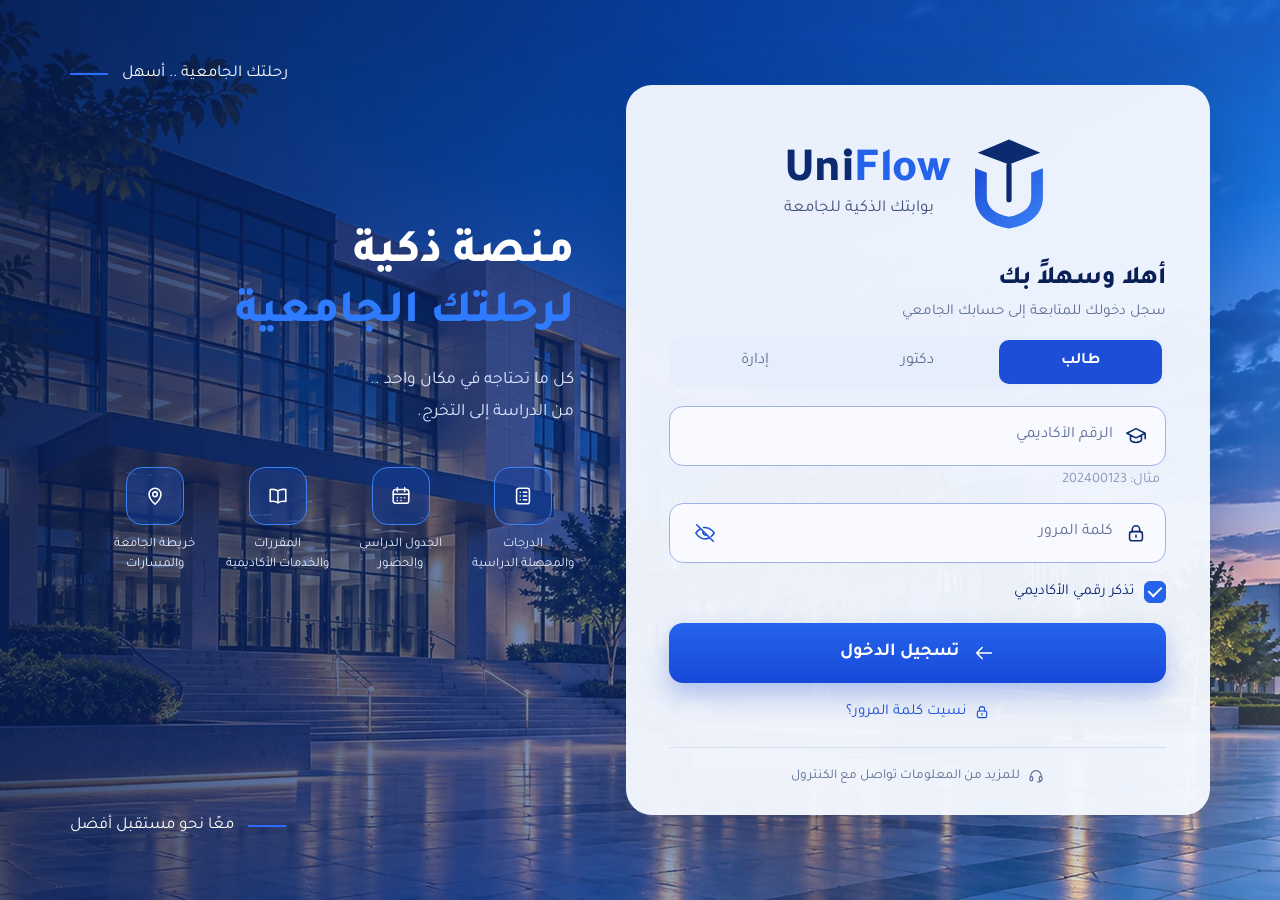
==== doctor.html @ bdfe2be0 "Add doctor profile images" ====
<!DOCTYPE html>
<html lang="ar" dir="rtl">
<head><meta charset="utf-8"><meta name="viewport" content="width=device-width, initial-scale=1, viewport-fit=cover">
<title>UniFlow | بوابة الدكتور</title>
<link rel="stylesheet" href="css/student.css"><link rel="stylesheet" href="css/doctor.css"></head>
<body>
<svg width="0" height="0" style="position:absolute"><defs>
<symbol id="home" viewBox="0 0 24 24"><path d="M3 11 12 3l9 8v10h-6v-6H9v6H3z"/></symbol>
<symbol id="cal" viewBox="0 0 24 24"><rect x="3" y="5" width="18" height="16" rx="2"/><path d="M3 10h18M8 3v4M16 3v4"/></symbol>
<symbol id="book" viewBox="0 0 24 24"><path d="M4 5a2 2 0 0 1 2-2h13v16H6a2 2 0 0 0-2 2zM4 19V5M9 7h6"/></symbol>
<symbol id="grade" viewBox="0 0 24 24"><path d="m12 3 2.700 5.500 6 .9-4.400 4.200 1 6L12 16.800 6.700 19.600l1-6L3.300 9.400l6-.9z"/></symbol>
<symbol id="check" viewBox="0 0 24 24"><rect x="4" y="4" width="16" height="16" rx="3"/><path d="m8.500 12 2.500 2.500 4.500-5"/></symbol>
<symbol id="users" viewBox="0 0 24 24"><circle cx="9" cy="8" r="3.500"/><path d="M2.500 20a6.500 6.500 0 0 1 13 0M16 4.500a3.500 3.500 0 0 1 0 7M18 14a6 6 0 0 1 3.500 6"/></symbol>
<symbol id="pin" viewBox="0 0 24 24"><path d="M12 21s-7-6.200-7-11.500a7 7 0 0 1 14 0C19 14.800 12 21 12 21z"/><circle cx="12" cy="9.500" r="2.500"/></symbol>
<symbol id="mega" viewBox="0 0 24 24"><path d="M3 10v4l11 5V5zM14 8a4 4 0 0 1 0 8M6 14l1 5h3"/></symbol>
<symbol id="bot" viewBox="0 0 24 24"><rect x="4" y="8" width="16" height="12" rx="3"/><path d="M12 8V4M9 13v1M15 13v1M2 14v2M22 14v2"/></symbol>
<symbol id="file" viewBox="0 0 24 24"><path d="M6 3h8l5 5v13H6zM14 3v5h5M9 13h6M9 17h6"/></symbol>
<symbol id="gear" viewBox="0 0 24 24"><circle cx="12" cy="12" r="3"/><path d="M12 2v3M12 19v3M2 12h3M19 12h3M5 5l2 2M17 17l2 2M19 5l-2 2M7 17l-2 2"/></symbol>
<symbol id="bell" viewBox="0 0 24 24"><path d="M6 17V11a6 6 0 0 1 12 0v6l2 2H4zM10 21h4"/></symbol>
<symbol id="search" viewBox="0 0 24 24"><circle cx="11" cy="11" r="7"/><path d="m20 20-4-4"/></symbol>
<symbol id="clock" viewBox="0 0 24 24"><circle cx="12" cy="12" r="9"/><path d="M12 7v5l3 2"/></symbol>
<symbol id="user" viewBox="0 0 24 24"><circle cx="12" cy="8" r="4"/><path d="M4 21a8 8 0 0 1 16 0"/></symbol>
<symbol id="arr" viewBox="0 0 24 24"><path d="M19 12H5M11 6l-6 6 6 6"/></symbol>
<symbol id="cap" viewBox="0 0 64 64"><path d="M32 10 4 24l28 14 28-14zM16 31v13c0 4 7 8 16 8s16-4 16-8V31M60 24v16"/></symbol>
<symbol id="wallet" viewBox="0 0 24 24"><rect x="3" y="6" width="18" height="14" rx="3"/><path d="M3 10h18M16 15h2"/></symbol>
<symbol id="plus" viewBox="0 0 24 24"><path d="M12 5v14M5 12h14"/></symbol></defs></svg>
<div class="app"><aside><div class="brand"><svg><use href="#cap"/></svg>UniFlow <small>دكتور</small></div>
<nav aria-label="القائمة الرئيسية"><a href="#/home" class="on"><svg><use href="#home"/></svg>الرئيسية</a><a href="#/courses"><svg><use href="#book"/></svg>مقرراتي</a><a href="#/schedule"><svg><use href="#cal"/></svg>الجدول</a><a href="#/lectures"><svg><use href="#file"/></svg>المحاضرات</a><a href="#/students"><svg><use href="#users"/></svg>الطلاب</a><a href="#/attendance"><svg><use href="#check"/></svg>الحضور</a><a href="#/tasks"><svg><use href="#clock"/></svg>الواجبات والاختبارات</a><a href="#/grades"><svg><use href="#grade"/></svg>الدرجات</a><a href="#/announcements"><svg><use href="#mega"/></svg>الإعلانات</a><a href="#/assistant"><svg><use href="#bot"/></svg>المساعد الذكي AI</a></nav>
<nav class="set"><a href="#" id="logout"><svg><use href="#arr"/></svg>تسجيل الخروج</a></nav></aside>
<main><header class="top"><div class="user"><div class="av" data-avatar></div><div class="user-info"><b data-user-name>—</b><small id="drRole">عضو هيئة التدريس · الأمن السيبراني</small></div></div>
<div class="tools"><button class="bell" id="langBtn" aria-label="اللغة">EN</button><button class="bell" aria-label="الإشعارات" data-go="announcements"><svg><use href="#bell"/></svg><b class="nbadge" id="nb" hidden></b></button><button class="bell" id="themeBtn" aria-label="الوضع الليلي">🌙</button></div></header>
<div id="view"></div></main></div>
<nav class="bn"><a class="on" href="#/home"><svg><use href="#home"/></svg>الرئيسية</a><a href="#/schedule"><svg><use href="#cal"/></svg>الجدول</a><a href="#/assistant"><svg><use href="#bot"/></svg>AI</a></nav>
<script src="js/student-data.js"></script><script src="js/student.js"></script><script src="js/doctor-roster.js"></script><script src="js/doctor.js"></script><script src="js/doctor-ai.js"></script>
</body></html>
---- css/student.css ----
@font-face{font-family:"Tajawal";src:url("../font/Tajawal-Regular.ttf");font-weight:400;font-display:swap}
@font-face{font-family:"Tajawal";src:url("../font/Tajawal-Medium.ttf");font-weight:500;font-display:swap}
@font-face{font-family:"Tajawal";src:url("../font/Tajawal-Bold.ttf");font-weight:700;font-display:swap}
@font-face{font-family:"Tajawal";src:url("../font/Tajawal-ExtraBold.ttf");font-weight:800;font-display:swap}
:root{--navy:#0a1f55;--royal:#2563eb;--ink:#0f2347;--muted:#566685;--line:#e3e9f4;--bg:#eef2f9;--card:#fff;--shadow:0 2px 10px rgba(15,35,71,.06)}
*,*::before,*::after{box-sizing:border-box}
html{scroll-padding-top:env(safe-area-inset-top,0px)}
body{margin:0;font-family:"Tajawal","Segoe UI",Tahoma,sans-serif;background:var(--bg);color:var(--ink);padding-top:env(safe-area-inset-top,0px)}
svg{width:20px;height:20px;fill:none;stroke:currentColor;stroke-width:1.8;stroke-linecap:round;stroke-linejoin:round;flex:none}
a:focus,button:focus{outline:none}
a:focus-visible,button:focus-visible,input:focus-visible{outline:2px solid #7fb0ff;outline-offset:2px}

.app{display:grid;grid-template-columns:240px 1fr;min-height:100vh}
aside{background:linear-gradient(180deg,#0a1f55,#0d2f78);color:#dbe6ff;padding:20px 14px;display:flex;flex-direction:column;position:sticky;top:0;height:100vh}
.brand{display:flex;align-items:center;gap:10px;font-size:24px;font-weight:800;color:#fff;padding:4px 8px 24px;direction:ltr;justify-content:flex-end}
.brand svg{width:28px;height:28px}
aside nav{display:flex;flex-direction:column;gap:4px}
aside nav a{display:flex;align-items:center;gap:12px;padding:11px 14px;border-radius:10px;color:#cfdcf7;text-decoration:none;font-size:15px;font-weight:500;transition:background .2s}
aside nav a:hover{background:rgba(255,255,255,.08)}
aside nav a.on{background:linear-gradient(90deg,#2563eb,#1d4ed8);color:#fff;font-weight:700;box-shadow:0 4px 12px rgba(37,99,235,.35)}
.set{margin-top:auto}
::selection{background:#2563eb;color:#fff}

main{padding:20px 28px 32px;min-width:0}
.top{display:flex;align-items:center;gap:16px;background:var(--card);border-radius:16px;padding:10px 18px;box-shadow:var(--shadow)}
.user{display:flex;align-items:center;gap:12px}
.user div:last-child{text-align:start;line-height:1.25}
.av{width:40px;height:40px;border-radius:50%;background:linear-gradient(135deg,#3b6fc9,#0d2f6d);display:grid;place-items:center;color:#fff;font-weight:700}
.user b{display:block;font-size:14.5px;line-height:1.2}
.user small{color:var(--ink);font-size:13px}
.tools{display:flex;align-items:center;gap:10px;margin-inline-start:auto;flex:0 1 440px;min-width:0}
.tools .search{flex:1;min-width:0}
.bell{border:0;background:var(--card);color:var(--ink);cursor:pointer;width:42px;height:42px;display:grid;place-items:center;border-radius:10px;flex:none}
.bell:hover{background-color: var(--line);}
.search{display:flex;align-items:center;gap:8px;background:var(--bg);border-radius:10px;padding:0 14px;height:42px;color:var(--muted)}
.search input{border:0;background:transparent;font:inherit;font-size:14px;flex:1;min-width:0;color:var(--ink)}

h1{font-size:26px;margin:24px 0 2px;font-weight:800}
.meta{color:var(--muted);font-size:14.5px;margin:0 0 18px}

.hero{border-radius:16px;overflow:hidden;min-height:110px;padding:22px 28px;display:flex;align-items:center;gap:16px;
background:linear-gradient(270deg,#e9f2ffe7 40%,rgba(233, 242, 255, 0.241) 78%),url("../images/campus-day.webp.webp") left center/cover,url("../images/campus.webp.webp")}

html[data-time="night"] .hero{background:linear-gradient(270deg,rgba(10,31,85,.94) 40%,rgba(10,31,85,.15) 78%),url("../images/campus.webp.webp") left center/cover,#0a1f55}
html[data-time="night"] .hero h2{color:#fff}
html[data-time="night"] .hero p{color:#cfdcf7}

.hi{width:48px;height:48px;border-radius:50%;background:var(--muted);color:#ffffff;display:grid;place-items:center}
.hero h2{margin:0;font-size:21px;font-weight:800;color: var(--ink);}
.hero p{margin:4px 0 0;color: var(--ink);font-size:14.5px}

.stats{display:grid;grid-template-columns:repeat(4,1fr);gap:14px;margin:16px 0}
.stat{background:var(--card);border-radius:16px;padding:16px;display:flex;flex-direction:column;gap:10px;box-shadow:var(--shadow);text-decoration:none;color:inherit;transition:transform .2s,box-shadow .2s}
.stat:hover{transform:translateY(-2px);box-shadow:0 8px 20px rgba(15,35,71,.1)}
.stat .row{display:flex;align-items:center;gap:12px;font-weight:700;font-size:16px}
.ico{width:44px;height:44px;border-radius:12px;display:grid;place-items:center;color:#fff}
.stat small{color:var(--muted);font-size:13px}
.go{display:flex;align-items:center;color:var(--muted);padding-top:8px;border-top:1px solid var(--line)}
.go svg{width:14px;height:14px}

.cols{display:grid;grid-template-columns:1.7fr 1fr;gap:14px}
.panel{background:var(--card);border-radius:16px;padding:16px 20px;box-shadow:var(--shadow)}
.ph{display:flex;justify-content:space-between;align-items:center;margin-bottom:6px}
.ph h3{margin:0;font-size:17px;font-weight:800}
.ph a{color:var(--royal);font-size:13px;font-weight:700;text-decoration:none}
.lec{display:grid;grid-template-columns:1fr auto;gap:4px 10px;padding:13px 0;border-top:1px solid var(--line);align-items:center}
.lec:first-of-type{border-top:0}
.lec b{font-size:15px;direction:ltr;text-align:right}
.lec .sub{grid-column:1;display:flex;gap:16px;flex-wrap:wrap;color:var(--muted);font-size:13px}
.sub span{display:inline-flex;align-items:center;gap:5px}
.sub svg{width:14px;height:14px}
.badge{font-size:12.5px;font-weight:700;padding:4px 14px;border-radius:8px;background:var(--royal);color:var(--card);grid-row:1/3;grid-column:2}
.badge.live{background:var(--royal);color:var(--card);}
.badge.f{background:var(--muted);color:var(--card);}
.note{display:flex;gap:12px;align-items:flex-start;padding:13px 0;border-top:1px solid var(--line)}
.note:first-of-type{border-top:0}
.ni{width:36px;height:36px;border-radius:10px;display:grid;place-items:center;flex:none}
.ni svg{width:18px;height:18px}
.note p{margin:0;font-size:14px;font-weight:700;line-height:1.5}
.note small{display:block;color:var(--muted);font-size:12.5px;font-weight:500}
.note time{margin-inline-start:auto;color:var(--muted);font-size:12.5px;padding-top:2px}
.bn{display:none;}

.student-img {
    width: 100%;
    height: 100%;
    border-radius: 50%;
    object-fit: cover;
    display: block;
}

.av{
    width: 50px;
    height: 50px;
    border-radius: 50%;
    overflow: hidden;
}

.user-info{display: flex; flex-direction: column;gap: 4px;}
.user-quote{font-size: 11px;color:var(--royal);font-weight: normal;}

@media (max-width:900px){
.app{grid-template-columns:1fr}aside{display:none}
main{padding:14px 14px 90px}
.stats{grid-template-columns:repeat(2,1fr)}
.cols{grid-template-columns:1fr}
.top{flex-wrap:wrap;row-gap:10px}.tools{flex:1 1 100%;order:3}
.hero{padding:18px}.hero p{display:none}
h1{font-size:22px}
.bn{display:flex;position:fixed;bottom:0;left:0;right:0;background:var(--card);border-top:1px solid var(--line);padding:8px 8px calc(8px + env(safe-area-inset-bottom,0px));justify-content:space-around;z-index:5}
.bn a{display:flex;flex-direction:column;align-items:center;gap:2px;font-size:12px;color:var(--muted);text-decoration:none;font-weight:500}
.bn a.on{color:var(--royal);font-weight:700}
}
@media (prefers-reduced-motion:reduce){*{transition:none!important}}

[data-theme="dark"]{
    --bg:#0b1429;
    --card:#131f3d;
    --ink:#e6edff;
    --muted:#9fb0d3;
    --line:#223259;
    --royal:#fff;
    --shadow:0 2px 10px rgba(0,0,0,35);
}
[data-theme="dark"] .search,
[data-theme="dark"] .bell{
    background: #1b2a4f;
}
[data-theme="dark"] .badge.f{background:var(--bg);color:#fff;}
[data-theme="dark"] .hero{background:linear-gradient(270deg,#131f3ddc 40%,rgba(233,242,255,.2) 78%),url("../images/campus.webp.webp") left center/cover,var(--ink);}
[data-theme="dark"] .bn{background: #131f3d}


/* الصورة الرمزية الافتراضية (بدون جنس) على طريقة حسابات إنستغرام */
.av.default{background:#efefef}
.av-default{width:100%;height:100%;fill:#c3c8d2;stroke:none;display:block}
[data-theme="dark"] .av.default{background:#1b2a4f}
[data-theme="dark"] .av-default{fill:#4b5d86}

/* وسم البيانات التجريبية */
.demo-badge{display:inline-block;vertical-align:middle;font-size:11px;font-weight:700;padding:2px 9px;border-radius:999px;background:#fff4d6;color:#8a5a00;margin-inline-start:6px}
[data-theme="dark"] .demo-badge{background:#3a2f12;color:#ffd98a}


/* ===== البانر: مشاهد الوقت والطقس ===== */
.hero{position:relative}
.hero>*{position:relative;z-index:1}
.hero>.sky{position:absolute;z-index:0;inset:0 auto 0 0;width:64%;pointer-events:none;overflow:hidden;
 -webkit-mask-image:linear-gradient(90deg,#000 45%,transparent);mask-image:linear-gradient(90deg,#000 45%,transparent);
 background:linear-gradient(120deg,rgba(125,195,255,.55),rgba(224,241,255,.25) 60%,transparent)}
html[data-time="sunset"] .hero>.sky{background:linear-gradient(120deg,#ff8a3d,#ffc46b 55%,transparent)}
html[data-time="night"] .hero>.sky{background:linear-gradient(120deg,#0b1d4d,#1a2f6e 60%,transparent)}
html:not([data-theme="dark"])[data-time="sunset"] .hero{background:linear-gradient(270deg,#fff1dfe8 40%,rgba(255,225,190,.25) 78%),url("../images/campus-day.webp.webp") left center/cover,#ffd9a8}
.hero>.sky::after{content:"";position:absolute;inset:0}
.hero[data-wx="cloudy"]>.sky::after{background:rgba(110,125,150,.45)}
.hero[data-wx="rain"]>.sky::after{background:rgba(60,75,110,.55)}
.hero[data-wx="storm"]>.sky::after{background:rgba(30,40,75,.65)}
.hero[data-wx="fog"]>.sky::after{background:rgba(228,234,242,.6)}
.sky i{position:absolute;display:block}
.sun{left:14%;top:18%;width:54px;height:54px;border-radius:50%;background:radial-gradient(circle,#fff6c2 30%,#ffd45a 62%);box-shadow:0 0 38px 14px rgba(255,214,90,.55)}
html[data-time="sunset"] .sun{top:48%;background:radial-gradient(circle,#fff0b8 25%,#ff9a2e 70%);box-shadow:0 0 50px 20px rgba(255,140,40,.6)}
.moon{left:16%;top:16%;width:44px;height:44px;border-radius:50%;box-shadow:inset -12px -4px 0 0 #f4f1d8;filter:drop-shadow(0 0 10px rgba(244,241,216,.6))}
.hero[data-wx="cloudy"] .sun,.hero[data-wx="cloudy"] .moon{opacity:.4}
.star{width:3px;height:3px;border-radius:50%;background:#fff;animation:uf-tw 3s ease-in-out infinite}
.cloud{width:70px;height:22px;border-radius:30px;background:rgba(255,255,255,.88);animation:uf-drift 22s ease-in-out infinite alternate}
.cloud::before,.cloud::after{content:"";position:absolute;border-radius:50%;background:inherit}
.cloud::before{left:12px;top:-12px;width:30px;height:30px}
.cloud::after{left:34px;top:-18px;width:36px;height:36px}
html[data-time="night"] .cloud{background:rgba(190,205,235,.38)}
.hero[data-wx="rain"] .cloud,.hero[data-wx="storm"] .cloud{background:rgba(95,110,140,.9)}
.drop{top:-20px;width:2px;height:16px;background:linear-gradient(transparent,rgba(190,215,255,.95));animation:uf-fall .85s linear infinite}
.fog{left:-20%;width:140%;height:26px;background:rgba(255,255,255,.5);filter:blur(8px);animation:uf-fog 14s ease-in-out infinite alternate}
.bolt{inset:0;background:#fff;opacity:0;animation:uf-flash 5s infinite}
@keyframes uf-tw{50%{opacity:.25}}
@keyframes uf-drift{to{transform:translateX(42px)}}
@keyframes uf-fall{to{transform:translateY(140px)}}
@keyframes uf-fog{to{transform:translateX(60px)}}
@keyframes uf-flash{0%,91%,100%{opacity:0}93%,97%{opacity:.55}}
.hero>.wx{position:absolute;z-index:2;left:12px;top:10px;border:0;border-radius:999px;padding:4px 12px;font:600 12.5px "Tajawal",sans-serif;background:rgba(255,255,255,.78);color:#0f2347;backdrop-filter:blur(4px);cursor:pointer}
.hero>.wx:disabled{cursor:default}
html[data-time="night"] .hero>.wx,[data-theme="dark"] .hero>.wx{background:rgba(255,255,255,.16);color:#fff}
@media (max-width:900px){.hero>.sky{width:52%}}
@media (prefers-reduced-motion:reduce){.sky i{animation:none!important}}


/* ===== الصفحات الداخلية: الإشعارات والمساعد ===== */
#view{min-width:0}
.pg-head{display:flex;align-items:center;justify-content:space-between;gap:12px;margin-top:24px}
.pg-head h1{margin:0}
.btn-s{border:0;border-radius:10px;padding:8px 16px;font:700 13px "Tajawal",sans-serif;background:var(--royal);color:var(--card);cursor:pointer}
.chips{display:flex;gap:8px;flex-wrap:wrap;margin:14px 0}
.chips button{border:1px solid var(--line);background:var(--card);color:var(--ink);border-radius:999px;padding:6px 14px;font:600 13px "Tajawal",sans-serif;cursor:pointer}
.chips button.on{background:var(--royal);color:var(--card);border-color:var(--royal)}
.nit{display:flex;gap:12px;align-items:flex-start;padding:13px 6px;border-top:1px solid var(--line);cursor:pointer;border-radius:8px}
.nit:first-child{border-top:0}
.nit.un{background:rgba(37,99,235,.07)}
.nit p{margin:0;font-size:14px;font-weight:700;line-height:1.5}
.nit small{display:block;color:var(--muted);font-size:12.5px;font-weight:500}
.nit time{margin-inline-start:auto;color:var(--muted);font-size:12.5px;padding-top:2px;white-space:nowrap}
.nit .dot{width:8px;height:8px;border-radius:50%;background:#e0364f;margin-top:8px;flex:none}
.empty{color:var(--muted);text-align:center;padding:20px 0;margin:0}
.nbadge{margin-inline-start:auto;background:#e0364f;color:#fff;border-radius:999px;font-size:11px;font-weight:700;padding:1px 7px}
.bell{position:relative}
.bell .nbadge{position:absolute;top:2px;inset-inline-end:2px;margin:0;font-size:10px;padding:0 5px}
.chat{display:flex;flex-direction:column;gap:10px;height:min(50vh,440px);overflow:auto;padding:6px 2px}
.msg{max-width:80%;padding:10px 14px;border-radius:16px;font-size:14.5px;line-height:1.8;white-space:pre-line}
.msg.u{align-self:flex-start;background:var(--royal);color:var(--card);border-end-start-radius:4px}
.msg.b{align-self:flex-end;background:var(--bg);border-end-end-radius:4px}
.msg.t{opacity:.6}
.send{display:flex;gap:8px;margin-top:12px}
.send input{flex:1;min-width:0;border:1px solid var(--line);background:var(--bg);color:var(--ink);border-radius:10px;padding:0 14px;height:42px;font:inherit;font-size:14px}
@media (max-width:900px){.pg-head{margin-top:14px}.msg{max-width:92%}}


/* ===== بقية صفحات الطالب ===== */
.gr{display:grid;grid-template-columns:repeat(auto-fill,minmax(250px,1fr));gap:14px;margin:14px 0}
.gr.w3{grid-template-columns:repeat(auto-fit,minmax(200px,1fr))}.gr.w6{grid-template-columns:repeat(6,minmax(0,1fr))}
@media (max-width:1250px){.gr.w6{grid-template-columns:repeat(3,1fr)}}
@media (max-width:700px){.gr.w6{grid-template-columns:1fr}}
.cd h3,.cd2 h3{margin:0 0 6px;font-size:16px}.cd p{margin:4px 0;color:var(--muted);font-size:13.5px}.cd p b{color:var(--ink)}
.cd.today{outline:2px solid var(--royal);background:linear-gradient(180deg,rgba(37,99,235,.06),transparent)}.cd em{font-style:normal;font-size:11px;background:var(--royal);color:var(--card);border-radius:6px;padding:1px 8px}

/* شريط معلومات القسم أعلى الجدول */
.sch-info{display:flex;gap:10px;flex-wrap:wrap;margin:0 0 4px}
.si{display:inline-flex;align-items:center;gap:7px;background:var(--card);border:1px solid var(--line);border-radius:999px;padding:7px 14px;font-size:13px;font-weight:700;color:var(--ink);box-shadow:var(--shadow)}
.si svg{width:15px;height:15px;color:var(--royal)}
.si.c{margin-inline-start:auto;background:linear-gradient(135deg,#0a1f55,#1d4ed8);color:#fff;border:0}
[data-theme="dark"] .si.c{background:linear-gradient(135deg,#1d4ed8,#3b82f6)}

/* بطاقات المحاضرات في الجدول */
.ev{position:relative;border-inline-start:4px solid #2563eb;background:var(--bg);border-radius:10px;padding:9px 11px 9px 12px;margin-bottom:8px;font-size:13px;transition:transform .15s,box-shadow .15s}
.ev:hover{transform:translateY(-1px);box-shadow:0 4px 12px rgba(15,35,71,.1)}
.ev.lab{border-inline-start-color:#8b5cf6}
.ev b{display:block;font-size:13.5px;padding-inline-end:44px}
.ev span{display:block;color:var(--muted);margin-top:3px}
.ev span svg{width:12px;height:12px;vertical-align:-2px;margin-inline-end:2px}
.ev .ev-dr{color:var(--ink);font-weight:500}
.ev .ty{position:absolute;top:9px;inset-inline-end:9px;font-size:10.5px;font-weight:700;padding:2px 8px;border-radius:999px;background:#e4eeff;color:var(--royal)}
.ev.lab .ty{background:#efe7ff;color:#8b5cf6}
[data-theme="dark"] .ev{background:#1b2a4f}
[data-theme="dark"] .ev .ty{background:#12306b;color:#9ec1ff}
[data-theme="dark"] .ev.lab .ty{background:#2c2150;color:#c4b5fd}

/* شارة النوع في بطاقات المقررات */
.ty-chip{display:inline-block;vertical-align:middle;font-size:10.5px;font-weight:700;padding:2px 9px;border-radius:999px;background:#e4eeff;color:var(--royal);margin-inline-start:5px}
.ty-chip.lab{background:#efe7ff;color:#8b5cf6}
[data-theme="dark"] .ty-chip{background:#12306b;color:#9ec1ff}
[data-theme="dark"] .ty-chip.lab{background:#2c2150;color:#c4b5fd}
.big{font-size:26px;font-weight:800;margin:4px 0}.big small{font-size:13px;font-weight:500;color:var(--muted)}
.bar{height:9px;border-radius:6px;background:var(--line);overflow:hidden;margin:8px 0}.bar i{display:block;height:100%;border-radius:6px}
.panel table{width:100%;border-collapse:collapse;font-size:13.5px}.panel th,.panel td{padding:11px 8px;text-align:center;border-bottom:1px solid var(--line)}.panel th{color:var(--muted);font-size:12.5px}.panel td:first-child,.panel th:first-child{text-align:right}
.wrapx{overflow-x:auto;margin-top:14px}.sec{margin:20px 0 8px;font-size:16px}
.panel.cd2,.panel+.panel.cd2{margin-top:14px}.btn-s.alt{background:var(--bg);color:var(--ink);border:1px solid var(--line)}.btn-s.up{display:inline-block}
.kv{display:grid;grid-template-columns:auto 1fr;gap:8px 20px;font-size:14px}.kv span{color:var(--muted)}
.mo{border:0;font:700 15px "Tajawal",sans-serif;color:var(--ink);cursor:pointer;text-align:center}
#toast{position:fixed;bottom:90px;left:50%;transform:translateX(-50%) translateY(20px);background:#0a1f55;color:#fff;padding:10px 18px;border-radius:12px;font-size:13.5px;opacity:0;pointer-events:none;transition:.25s;z-index:20}#toast.show{opacity:1;transform:translateX(-50%)}
@media (max-width:900px){.gr.w6{grid-template-columns:1fr}}
@media print{aside,.top,.bn,.btn-s,.chips{display:none!important}.app{display:block}}
---- css/doctor.css ----
.brand small{font-size:11px;background:#2563eb;color:#fff;border-radius:6px;padding:1px 6px;margin-inline-start:6px}
.fm{display:grid;gap:10px;grid-template-columns:repeat(auto-fit,minmax(180px,1fr));margin-bottom:12px}
.fm input,.fm select,.fm textarea,.cell{font:inherit;padding:9px 11px;border:1px solid var(--line);border-radius:10px;background:var(--card);color:var(--ink);width:100%}
.btn-p{background:#2563eb;color:#fff;border:0;border-radius:10px;padding:9px 16px;font:inherit;font-weight:700;cursor:pointer}
.btn-p:disabled{opacity:.5}.btn-d{background:#fde8ec;color:#e0364f;border:0;border-radius:8px;padding:5px 10px;cursor:pointer;font:inherit}
.seg button{border:1px solid var(--line);background:var(--card);color:var(--ink);padding:5px 12px;border-radius:8px;font:inherit;cursor:pointer;margin-inline-end:4px}
.seg button.on{background:#2563eb;color:#fff;border-color:#2563eb}
.chat{height:46vh;overflow:auto;padding:12px;display:flex;flex-direction:column;gap:8px}
.msg{max-width:85%;padding:9px 13px;border-radius:12px;white-space:pre-wrap;line-height:1.7}
.msg.u{background:#2563eb;color:#fff;align-self:flex-start}.msg.b{background:var(--bg);align-self:flex-end}.msg.e{background:#fde8ec;color:#b3162f;align-self:stretch;max-width:100%}
.warn{background:#fff6e0;color:#7a5200;border-radius:10px;padding:10px 14px;margin-bottom:12px}
table input.cell{width:76px}
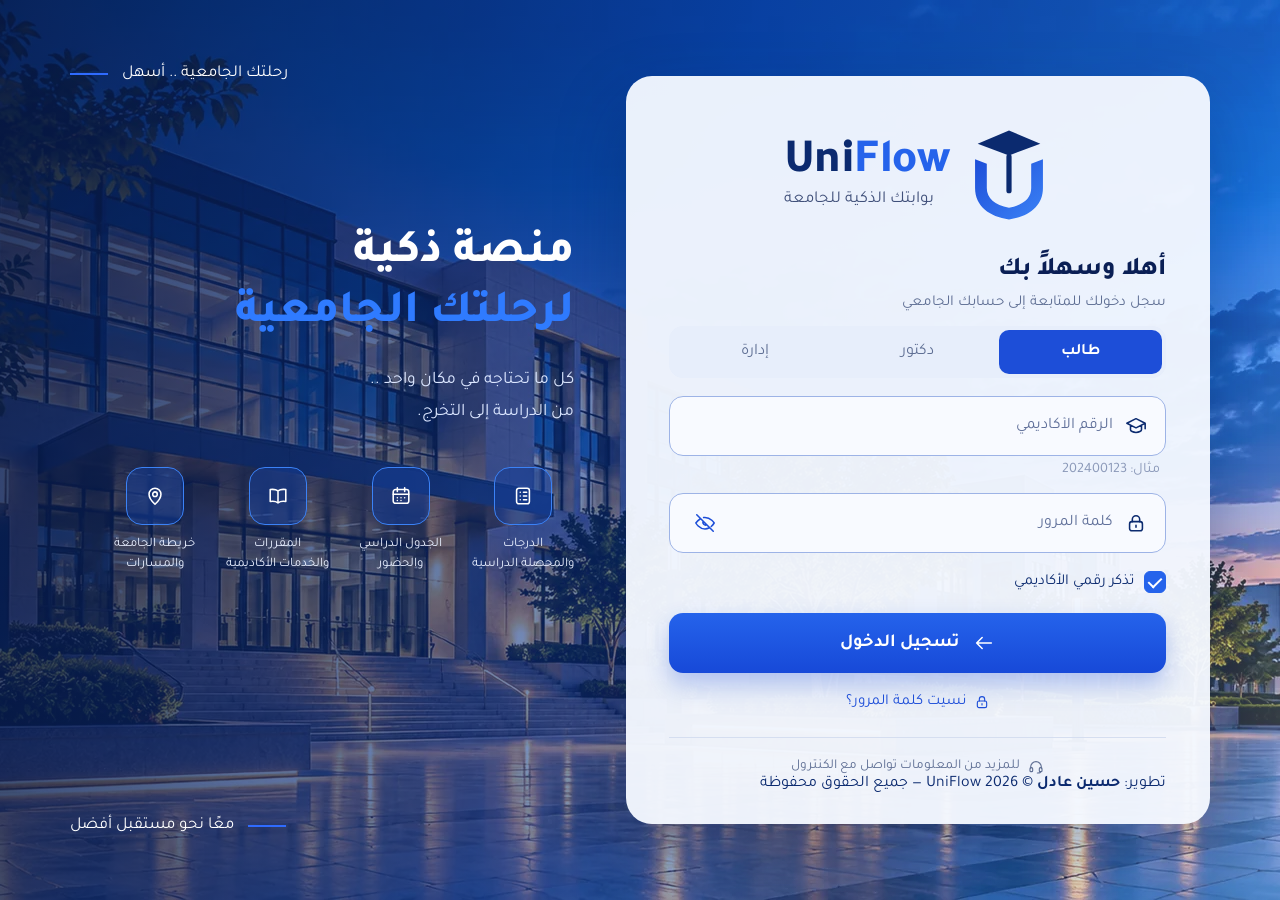
==== commit e046c343: "إضافة حقوق المنصة إلى واجهة الدكتور" ====
--- a/doctor.html
+++ b/doctor.html
@@ -29,7 +29,13 @@
 <nav class="set"><a href="#" id="logout"><svg><use href="#arr"/></svg>تسجيل الخروج</a></nav></aside>
 <main><header class="top"><div class="user"><div class="av" data-avatar></div><div class="user-info"><b data-user-name>—</b><small id="drRole">عضو هيئة التدريس · الأمن السيبراني</small></div></div>
 <div class="tools"><button class="bell" id="langBtn" aria-label="اللغة">EN</button><button class="bell" aria-label="الإشعارات" data-go="announcements"><svg><use href="#bell"/></svg><b class="nbadge" id="nb" hidden></b></button><button class="bell" id="themeBtn" aria-label="الوضع الليلي">🌙</button></div></header>
-<div id="view"></div></main></div>
+<div id="view"></div>
+
+<footer class="site-credit" aria-label="حقوق المنصة">
+  <span class="site-credit-dev">تطوير: <strong>حسين عادل</strong></span>
+  <span class="site-credit-copy">© 2026 UniFlow — جميع الحقوق محفوظة</span>
+</footer>
+</main></div>
 <nav class="bn"><a class="on" href="#/home"><svg><use href="#home"/></svg>الرئيسية</a><a href="#/schedule"><svg><use href="#cal"/></svg>الجدول</a><a href="#/assistant"><svg><use href="#bot"/></svg>AI</a></nav>
 <script src="js/student-data.js"></script><script src="js/student.js"></script><script src="js/doctor-roster.js"></script><script src="js/doctor.js"></script><script src="js/doctor-ai.js"></script>
 </body></html>
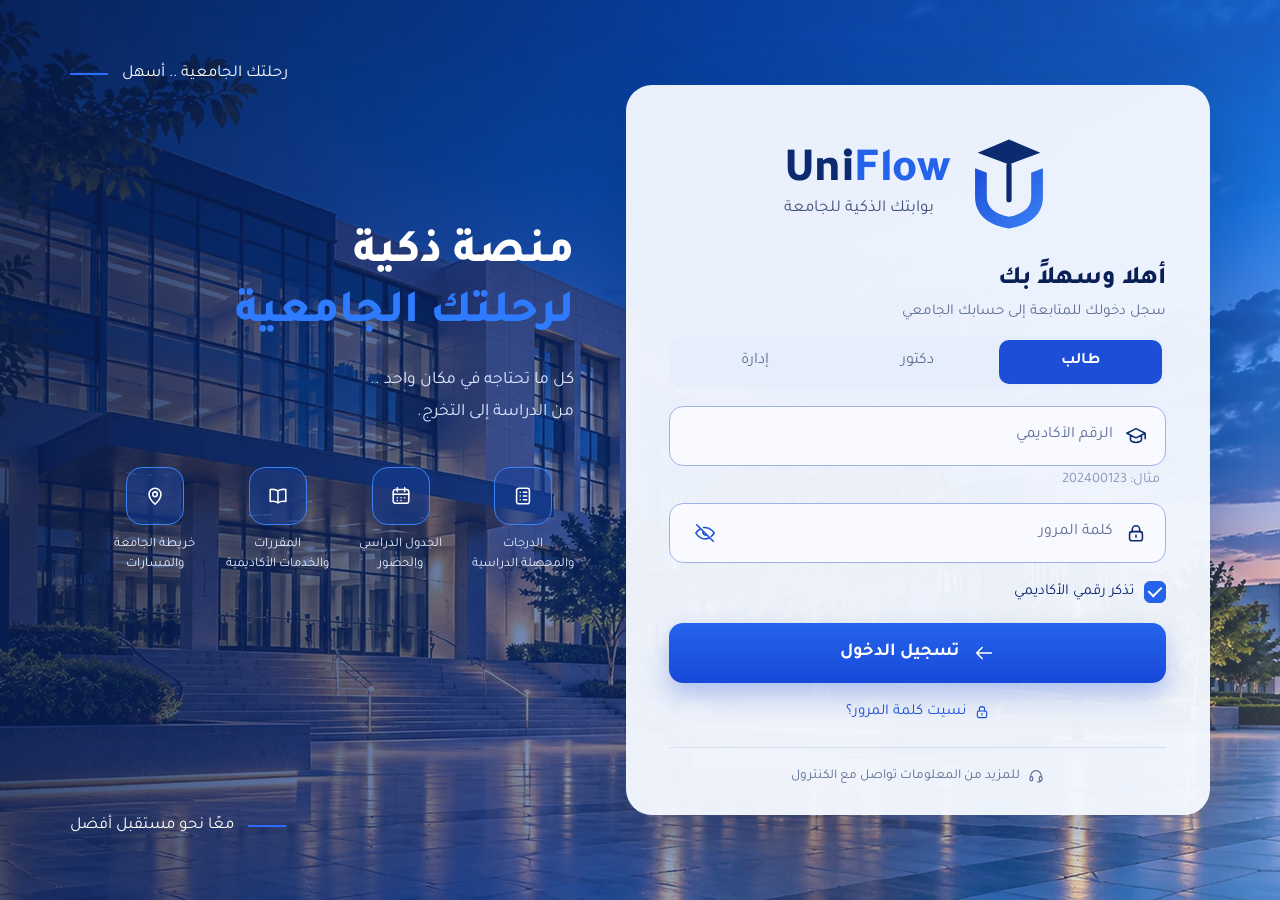
==== commit 0228d303: "Update UniFlow" ====
--- a/doctor.html
+++ b/doctor.html
@@ -23,19 +23,13 @@
 <symbol id="arr" viewBox="0 0 24 24"><path d="M19 12H5M11 6l-6 6 6 6"/></symbol>
 <symbol id="cap" viewBox="0 0 64 64"><path d="M32 10 4 24l28 14 28-14zM16 31v13c0 4 7 8 16 8s16-4 16-8V31M60 24v16"/></symbol>
 <symbol id="wallet" viewBox="0 0 24 24"><rect x="3" y="6" width="18" height="14" rx="3"/><path d="M3 10h18M16 15h2"/></symbol>
-<symbol id="plus" viewBox="0 0 24 24"><path d="M12 5v14M5 12h14"/></symbol></defs></svg>
+<symbol id="menu" viewBox="0 0 24 24"><path d="M4 7h16M4 12h16M4 17h16"/></symbol><symbol id="plus" viewBox="0 0 24 24"><path d="M12 5v14M5 12h14"/></symbol></defs></svg>
 <div class="app"><aside><div class="brand"><svg><use href="#cap"/></svg>UniFlow <small>دكتور</small></div>
 <nav aria-label="القائمة الرئيسية"><a href="#/home" class="on"><svg><use href="#home"/></svg>الرئيسية</a><a href="#/courses"><svg><use href="#book"/></svg>مقرراتي</a><a href="#/schedule"><svg><use href="#cal"/></svg>الجدول</a><a href="#/lectures"><svg><use href="#file"/></svg>المحاضرات</a><a href="#/students"><svg><use href="#users"/></svg>الطلاب</a><a href="#/attendance"><svg><use href="#check"/></svg>الحضور</a><a href="#/tasks"><svg><use href="#clock"/></svg>الواجبات والاختبارات</a><a href="#/grades"><svg><use href="#grade"/></svg>الدرجات</a><a href="#/announcements"><svg><use href="#mega"/></svg>الإعلانات</a><a href="#/assistant"><svg><use href="#bot"/></svg>المساعد الذكي AI</a></nav>
 <nav class="set"><a href="#" id="logout"><svg><use href="#arr"/></svg>تسجيل الخروج</a></nav></aside>
-<main><header class="top"><div class="user"><div class="av" data-avatar></div><div class="user-info"><b data-user-name>—</b><small id="drRole">عضو هيئة التدريس · الأمن السيبراني</small></div></div>
-<div class="tools"><button class="bell" id="langBtn" aria-label="اللغة">EN</button><button class="bell" aria-label="الإشعارات" data-go="announcements"><svg><use href="#bell"/></svg><b class="nbadge" id="nb" hidden></b></button><button class="bell" id="themeBtn" aria-label="الوضع الليلي">🌙</button></div></header>
-<div id="view"></div>
-
-<footer class="site-credit" aria-label="حقوق المنصة">
-  <span class="site-credit-dev">تطوير: <strong>حسين عادل</strong></span>
-  <span class="site-credit-copy">© 2026 UniFlow — جميع الحقوق محفوظة</span>
-</footer>
-</main></div>
-<nav class="bn"><a class="on" href="#/home"><svg><use href="#home"/></svg>الرئيسية</a><a href="#/schedule"><svg><use href="#cal"/></svg>الجدول</a><a href="#/assistant"><svg><use href="#bot"/></svg>AI</a></nav>
+<main><header class="top"><div class="user"><div class="av" data-avatar></div><div class="user-info"><b data-user-name>—</b><small id="drRole">عضو هيئة التدريس</small></div></div>
+<div class="tools"><button class="bell" aria-label="الإشعارات" data-go="announcements"><svg><use href="#bell"/></svg><b class="nbadge" id="nb" hidden></b></button><button class="bell" id="themeBtn" aria-label="الوضع الليلي">🌙</button></div></header>
+<div id="view"></div></main></div>
+<nav class="bn" aria-label="التنقل"><a class="on" href="#/home"><svg><use href="#home"/></svg>الرئيسية</a><a href="#/schedule"><svg><use href="#cal"/></svg>الجدول</a><a href="#/attendance"><svg><use href="#check"/></svg>الحضور</a><a href="#/assistant"><svg><use href="#bot"/></svg>المساعد</a><a href="#/more"><svg><use href="#menu"/></svg>القائمة</a></nav>
 <script src="js/student-data.js"></script><script src="js/student.js"></script><script src="js/doctor-roster.js"></script><script src="js/doctor.js"></script><script src="js/doctor-ai.js"></script>
 </body></html>
--- a/css/doctor.css
+++ b/css/doctor.css
@@ -10,3 +10,30 @@
 .msg.u{background:#2563eb;color:#fff;align-self:flex-start}.msg.b{background:var(--bg);align-self:flex-end}.msg.e{background:#fde8ec;color:#b3162f;align-self:stretch;max-width:100%}
 .warn{background:#fff6e0;color:#7a5200;border-radius:10px;padding:10px 14px;margin-bottom:12px}
 table input.cell{width:76px}
+
+/* ===== ترتيب الواجهة (يمين←يسار دائماً) ===== */
+html{direction:rtl}
+.top{gap:12px}.tools{flex:none;margin-inline-start:auto}
+.user{min-width:0}.user-info{min-width:0}.user-info b,.user-info small{overflow:hidden;text-overflow:ellipsis;white-space:nowrap}
+.col-stack{display:flex;flex-direction:column;gap:14px}
+.stat .big{font-size:30px;line-height:1}
+.stat .ico{width:44px;height:44px;border-radius:12px;display:grid;place-items:center;color:#fff;flex:none}.stat .ico svg{width:22px;height:22px;stroke:#fff;fill:none;stroke-width:1.8}
+.panel+.panel{margin-top:0}.panel.cd{margin-bottom:14px}
+.sec{margin:22px 0 10px}
+.btn-p,.btn-s,.btn-d{display:inline-flex;align-items:center;justify-content:center;line-height:1.2;min-height:40px}
+.wrapx{overflow-x:auto}.wrapx table{min-width:520px}
+.more-grid{display:grid;grid-template-columns:repeat(2,1fr);gap:12px;margin-top:12px}
+.more-it{display:flex;align-items:center;gap:12px;background:var(--card);border-radius:14px;padding:14px;color:var(--ink);text-decoration:none;font-weight:700;font-size:14px;box-shadow:var(--shadow)}
+.more-it .ico{width:38px;height:38px;border-radius:10px;background:#e4eeff;color:#1d4ed8;display:grid;place-items:center;flex:none}
+.more-it .ico svg{width:20px;height:20px;stroke:currentColor;fill:none;stroke-width:1.8}
+.more-it.out{box-shadow:none;padding:0}.more-it.out .ico{background:#fde8ec;color:#e0364f}
+@media (max-width:900px){
+  .top{flex-wrap:nowrap;padding:10px 12px}.tools{flex:none;order:0;gap:8px}.bell{width:40px;height:40px}
+  .user .av{width:40px;height:40px}
+  main{padding-bottom:96px}
+  .bn{justify-content:space-between;padding-inline:6px}.bn a{flex:1;min-width:0;font-size:11px;padding:2px 0}.bn svg{width:22px;height:22px}
+  .stats{gap:10px}.stat{padding:14px}.stat .row{font-size:14px}.stat .big{font-size:26px}
+  .fm{grid-template-columns:1fr}.fm button{width:100%}
+  .chat{height:52vh}
+}
+@media (min-width:901px){.more-grid{grid-template-columns:repeat(3,1fr)}}
